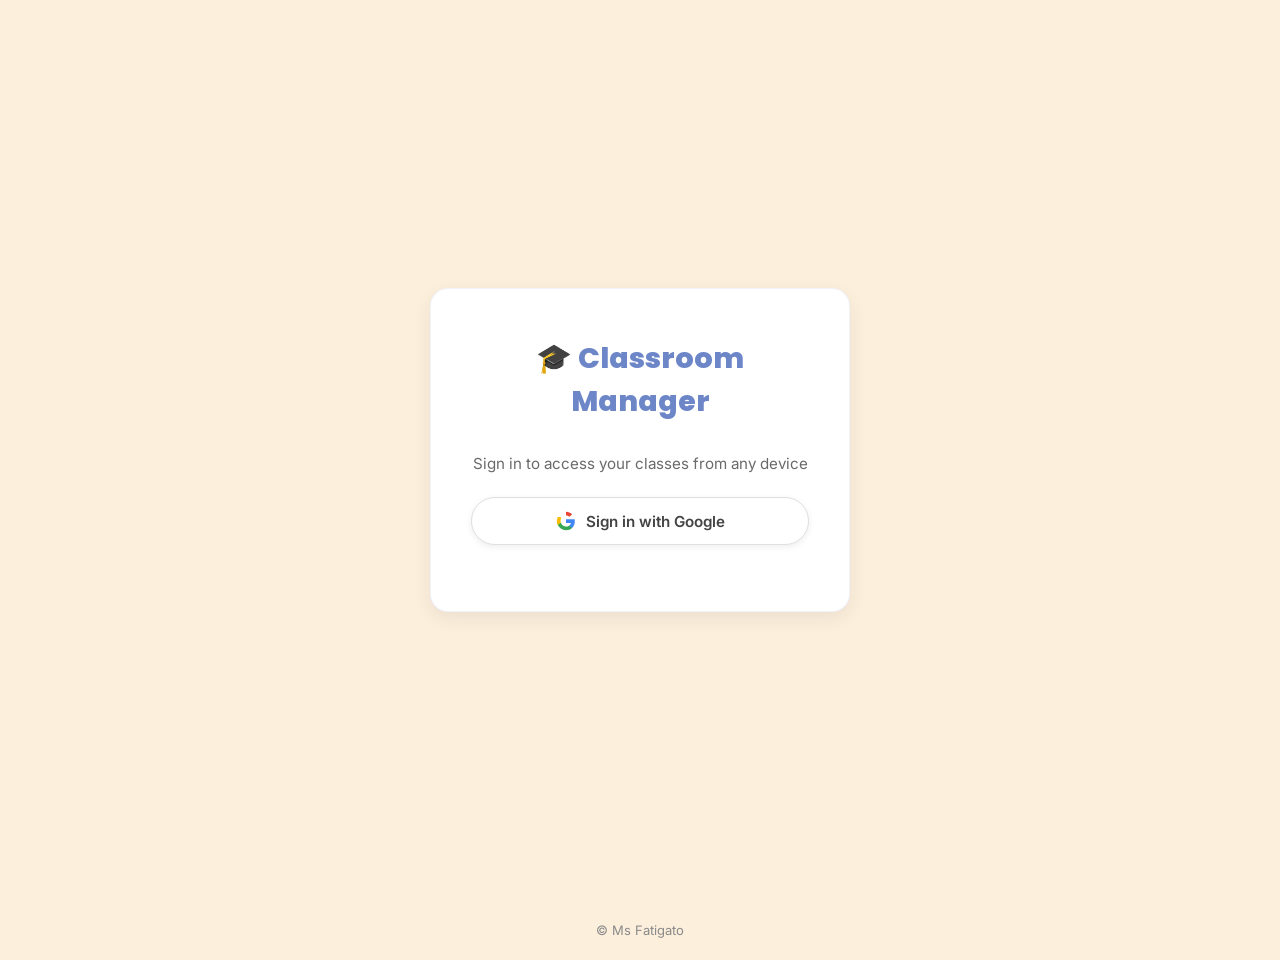
==== index.html @ 8c717fe7 "update" ====
<!DOCTYPE html>
<html lang="en">
<head>
  <meta charset="UTF-8" />
  <meta name="viewport" content="width=device-width, initial-scale=1.0">
  <title>Classroom Manager</title>
  <link rel="stylesheet" href="style.css" />
  <link rel="icon" href="icon.png?v=20260309T150000" type="image/png">
  <link rel="manifest" href="manifest.json">
  <meta name="theme-color" content="#6D86C8">
</head>

<body>

  <!-- LOGIN PAGE -->
  <div id="loginPage">
    <div class="login-panel">
      <h1>🎓 Classroom Manager</h1>
      <div class="login-container">
        <p class="login-sub">Sign in to access your classes from any device</p>
        <button class="btn google-btn" id="googleSignInBtn">
          <svg width="20" height="20" viewBox="0 0 24 24" style="margin-right: 10px;">
            <path fill="#4285F4" d="M22.56 12.25c0-.78-.07-1.53-.2-2.25H12v4.26h5.92c-.26 1.37-1.04 2.53-2.21 3.31v2.77h3.57c2.08-1.92 3.28-4.74 3.28-8.09z"/>
            <path fill="#34A853" d="M12 23c2.97 0 5.46-.98 7.28-2.66l-3.57-2.77c-.98.66-2.23 1.06-3.71 1.06-2.86 0-5.29-1.93-6.16-4.53H2.18v2.84C3.99 20.53 7.7 23 12 23z"/>
            <path fill="#FBBC05" d="M5.84 14.09c-.22-.66-.35-1.36-.35-2.09s.13-1.43.35-2.09V7.07H2.18C1.43 8.55 1 10.22 1 12s.43 3.45 1.18 4.93l2.85-2.22.81-.62z"/>
            <path fill="#EA4335" d="M12 5.38c1.62 0 3.06.56 4.21 1.64l3.15-3.15C17.45 2.09 14.97 1 12 1 7.7 1 3.47 2.18 7.07l3.66 2.84c.87-2.6 3.3-4.53 6.16-4.53z"/>
          </svg>
          Sign in with Google
        </button>
        <div id="loginError" class="error-message"></div>
      </div>
    </div>
  </div>

  <!-- HOME PAGE -->
  <div id="homePage" class="hidden">
    <header class="app-header">
      <div class="header-content">
        <div class="header-top">
          <h1>🎓 Classroom Manager</h1>
          <div class="user-info">
            <img id="userAvatar" src="" alt="Avatar" class="user-avatar">
            <span id="userName"></span>
          </div>
        </div>
        <div class="nav-actions">
          <label for="schoolYearsCountSelect">⚙️ Anni scuola:</label>
          <select id="schoolYearsCountSelect" title="Quanti anni dura il ciclo scolastico: determina quando le classi vengono archiviate invece che promosse">
            <option value="3">3 (medie)</option>
            <option value="4">4</option>
            <option value="5">5 (superiori)</option>
            <option value="6">6</option>
            <option value="7">7</option>
            <option value="8">8</option>
          </select>
          <button class="btn btn-small btn-secondary" id="newYearBtn" title="Fai avanzare le classi e archivia l'anno scolastico appena concluso">🎓 Inizio anno nuovo</button>
          <button class="btn btn-small btn-danger" id="logoutBtn">Logout</button>
        </div>
      </div>
    </header>

    <div class="container">
      <div id="loadingIndicator" class="loading">
        <div class="spinner"></div>
        <p>Loading your data...</p>
      </div>

      <div id="mainContent" class="hidden">
        <section class="panel">
          <div class="panel-header">
            <h2>📚 Your Classes</h2>
            <div class="panel-header-actions">
              <button class="btn btn-small" onclick="showAddClassModal()">+ Add New Class</button>
              <button class="btn btn-small btn-secondary" id="gradesBtn">Grades</button>
            </div>
          </div>
          <div class="class-list" id="classList"></div>
        </section>

        <section class="panel">
          <div class="panel-header">
            <h2>🏫 Your Classrooms</h2>
            <button class="btn btn-small btn-classroom" onclick="showAddClassroomModal()">+ Add New Classroom</button>
          </div>
          <div class="classroom-list" id="classroomList"></div>
        </section>
      </div>
    </div>
  </div>

  <!-- CLASS PAGE -->
  <div id="classPage" class="hidden">
    <div class="container">
      <div class="panel view-toolbar">
        <div class="class-header">
          <div>
            <h1 id="className" style="display:inline-block;"></h1>
            <button class="icon-btn-edit" onclick="showEditClassModal()" style="margin-left:10px;vertical-align:middle;" aria-label="Modifica classe" title="Rinomina classe o modifica l'elenco alunni">✏️</button>
            <p class="classroom-meta">
              Classroom: <strong id="currentClassroomName">Not selected</strong>
              <button class="btn btn-small btn-classroom" onclick="showSelectClassroomModal()" style="margin-left: 10px;">Change Classroom</button>
            </p>
          </div>
          <button class="btn btn-small btn-secondary" onclick="showHomePage()">← Back to Classes</button>
        </div>

        <div class="class-controls">
          <button class="btn btn-small btn-classroom" onclick="toggleEditMode()" id="editModeBtn">🔧 Edit Desks</button>
          <button class="btn btn-small btn-classroom" onclick="toggleStudentMode()" id="studentModeBtn">👥 Move Students</button>
          <button class="btn btn-small btn-classroom" onclick="randomizeSeating()">🎲 Randomize Students</button>
          <button class="btn btn-small btn-classroom" onclick="showWheel()">🎡 Student Picker</button>
          <button class="btn btn-small btn-classroom" onclick="showGroupModal()">👫 Crea Gruppi</button>
          <button class="btn btn-small btn-classroom" onclick="saveSeating()">💾 Save Layout</button>
          <button class="btn btn-small btn-print" onclick="printClassLayout()" title="Stampa layout classe"><svg xmlns="http://www.w3.org/2000/svg" width="18" height="18" viewBox="0 0 24 24" fill="none" stroke="currentColor" stroke-width="2" stroke-linecap="round" stroke-linejoin="round"><polyline points="6 9 6 2 18 2 18 9"/><path d="M6 18H4a2 2 0 0 1-2-2v-5a2 2 0 0 1 2-2h16a2 2 0 0 1 2 2v5a2 2 0 0 1-2 2h-2"/><rect x="6" y="14" width="12" height="8"/></svg></button>
        </div>
      </div>

      <div class="seating-chart" id="seatingChart"></div>
    </div>
  </div>

  <!-- CLASSROOM EDITOR PAGE -->
  <div id="classroomEditorPage" class="hidden">
    <div class="container">
      <div class="panel view-toolbar">
        <div class="class-header">
          <h1>🏫 Edit Classroom: <span id="editorClassroomName"></span></h1>
          <button class="btn btn-small btn-secondary" onclick="exitClassroomEditor()">← Back</button>
        </div>

        <div class="class-controls">
          <p style="color: var(--classroom-violet-dark); font-weight: 600; flex-basis: 100%;">Drag desks to position them in the classroom</p>
          <button class="btn btn-classroom" onclick="saveClassroomLayout()">💾 Save Classroom Layout</button>
          <button class="btn btn-small btn-print" onclick="printClassroomLayout()" title="Stampa layout banchi"><svg xmlns="http://www.w3.org/2000/svg" width="18" height="18" viewBox="0 0 24 24" fill="none" stroke="currentColor" stroke-width="2" stroke-linecap="round" stroke-linejoin="round"><polyline points="6 9 6 2 18 2 18 9"/><path d="M6 18H4a2 2 0 0 1-2-2v-5a2 2 0 0 1 2-2h16a2 2 0 0 1 2 2v5a2 2 0 0 1-2 2h-2"/><rect x="6" y="14" width="12" height="8"/></svg></button>
        </div>
      </div>

      <div class="seating-chart" id="classroomEditorChart"></div>
    </div>
  </div>

  <!-- Edit Class Modal (rinomina classe + elenco alunni) -->
  <div class="modal" id="editClassModal">
    <div class="modal-content" style="max-width: 500px;">
      <h2>✏️ Modifica classe</h2>
      <div class="form-group">
        <label for="editClassNameInput">Nome classe</label>
        <input type="text" id="editClassNameInput" placeholder="e.g., 5th Grade A">
      </div>
      <div style="margin-bottom: 10px; text-align: right;">
        <button class="btn btn-small btn-classroom" id="addStudentBtn">+ Add Student</button>
      </div>
      <div id="studentTableContainer"></div>
      <div style="display: flex; gap: 10px; margin-top: 20px;">
        <button class="btn" id="saveStudentListBtn">Save</button>
        <button class="btn btn-danger" onclick="closeModal('editClassModal')">Cancel</button>
      </div>
    </div>
  </div>

  <!-- Add Class Modal -->
  <div class="modal" id="addClassModal">
    <div class="modal-content">
      <h2>Add New Class</h2>
      <div class="form-group">
        <label for="classNameInput">Class Name</label>
        <input type="text" id="classNameInput" placeholder="e.g., 5th Grade A">
      </div>
      <div class="form-group">
        <label for="studentsInput">Students (SURNAME NAME, separated by commas)</label>
        <textarea id="studentsInput" placeholder="Rossi Mario, Bianchi Luca, Verdi Anna"></textarea>
      </div>
      <div style="display: flex; gap: 10px;">
        <button class="btn" onclick="addClass()">Create Class</button>
        <button class="btn btn-danger" onclick="closeModal('addClassModal')">Cancel</button>
      </div>
    </div>
  </div>

  <!-- Add Classroom Modal -->
  <div class="modal" id="addClassroomModal">
    <div class="modal-content">
      <h2>Add New Classroom</h2>
      <div class="form-group">
        <label for="classroomNameInput">Classroom Name</label>
        <input type="text" id="classroomNameInput" placeholder="e.g., Room 101, Lab A">
      </div>
      <div class="form-group">
        <label for="classroomDesksInput">Number of Desks</label>
        <input type="number" id="classroomDesksInput" min="1" max="50" value="20">
      </div>
      <div style="display: flex; gap: 10px;">
        <button class="btn btn-classroom" onclick="addClassroom()">Create Classroom</button>
        <button class="btn btn-danger" onclick="closeModal('addClassroomModal')">Cancel</button>
      </div>
    </div>
  </div>

  <!-- Select Classroom Modal -->
  <div class="modal" id="selectClassroomModal">
    <div class="modal-content">
      <h2>Select Classroom</h2>
      <div id="selectClassroomList" style="margin: 20px 0;"></div>
      <button class="btn btn-danger" onclick="closeModal('selectClassroomModal')">Cancel</button>
    </div>
  </div>

  <!-- Wheel Modal -->
  <div class="modal" id="wheelModal">
    <div class="modal-content">
      <h2>🎡 Student Picker Wheel</h2>
      <div class="wheel-container">
        <canvas id="wheelCanvas" width="400" height="400" class="wheel-canvas"></canvas>
        <button class="btn" onclick="spinWheel()">Spin!</button>
        <div class="wheel-result" id="wheelResult"></div>
      </div>
      <button class="btn btn-danger" onclick="closeModal('wheelModal')">Close</button>
    </div>
  </div>

  <!-- Sync Indicator -->
  <div id="syncIndicator" class="sync-indicator"></div>

  <!-- Group Modal -->
  <div class="modal" id="groupModal">
    <div class="modal-content" style="max-width:620px;">
      <h2>👫 Crea Gruppi</h2>

      <!-- Strategia -->
      <div class="group-strategy-box">
        <label for="groupStrategySelect">📊 Strategia di raggruppamento</label>
        <select id="groupStrategySelect" onchange="onGroupStrategyChange()">
          <option value="random">🎲 Casuale (randomico)</option>
          <option value="heterogeneous">🔀 Eterogeneo — livelli misti (il più efficace didatticamente)</option>
          <option value="homogeneous">📊 Omogeneo — stesso livello insieme</option>
        </select>
        <p class="group-strategy-hint">
          Le strategie per livello leggono i voti dal tuo Registro in automatico 🎓
        </p>

        <!-- Base di calcolo (solo per strategie per livello) -->
        <div id="groupBasisBox" class="group-basis-box" style="display:none;">
          <label for="groupBasisSelect">📐 Base di calcolo del livello</label>
          <select id="groupBasisSelect" onchange="onGroupBasisChange()">
            <option value="average">📈 Media di tutte le verifiche</option>
            <option value="specific">🎯 Una verifica specifica</option>
          </select>

          <div id="groupTestBox" style="display:none;margin-top:10px;">
            <select id="groupTestSelect">
              <option value="">⏳ Caricamento verifiche…</option>
            </select>
            <p class="group-basis-note">
              Utile per creare gruppi eterogenei su un lavoro specifico, basandoti solo su quella verifica 🎯
            </p>
          </div>
        </div>
      </div>

      <!-- Controlli -->
      <div class="group-controls">
        <div class="group-controls-row">
          <label for="numGroupsInput">Numero di gruppi:</label>
          <input type="number" id="numGroupsInput" min="2" max="50" value="2">
          <button class="btn" onclick="createSmartGroupsFromInput()">Crea Gruppi</button>
        </div>
        <div class="group-controls-row">
          <label for="numPerGroupInput">Persone per gruppo:</label>
          <input type="number" id="numPerGroupInput" min="2" max="50" value="4">
          <button class="btn" onclick="createSmartGroupsBySize()">Crea Gruppi da N</button>
        </div>
      </div>

      <div id="groupResults"></div>
      <button class="btn btn-danger" style="margin-top:16px;" onclick="closeModal('groupModal')">Chiudi</button>
    </div>
  </div>

  <!-- Firebase SDK -->
  <script type="module">
    import { initializeApp } from "https://www.gstatic.com/firebasejs/10.12.0/firebase-app.js";
    import { getAuth, signInWithPopup, GoogleAuthProvider, onAuthStateChanged, signOut } from "https://www.gstatic.com/firebasejs/10.12.0/firebase-auth.js";
    import { getDatabase, ref, set, update, onValue } from "https://www.gstatic.com/firebasejs/10.12.0/firebase-database.js";

    const firebaseConfig = {
      apiKey: "AIzaSyA6O12KFRkZ4gGBi2LEGKZni33c3a2NBcU",
      authDomain: "classroomanager.firebaseapp.com",
      databaseURL: "https://classroomanager-default-rtdb.europe-west1.firebasedatabase.app",
      projectId: "classroomanager",
      storageBucket: "classroomanager.firebasestorage.app",
      messagingSenderId: "995055049853",
      appId: "1:995055049853:web:5b3674ae12f7c0b504e514"
    };

    const app = initializeApp(firebaseConfig);
    const auth = getAuth(app);
    const db = getDatabase(app);
    const provider = new GoogleAuthProvider();

    window.firebaseAuth = auth;
    window.firebaseDb = db;
    window.firebaseRef = ref;
    window.firebaseSet = set;
    window.firebaseUpdate = update;
    window.firebaseOnValue = onValue;

    document.getElementById('googleSignInBtn').addEventListener('click', async () => {
      try {
        document.getElementById('loginError').textContent = '';
        await signInWithPopup(auth, provider);
      } catch (error) {
        console.error('Login error:', error);
        document.getElementById('loginError').textContent = 
          error.code === 'auth/popup-closed-by-user' 
            ? 'Login cancelled' 
            : 'Login failed: ' + error.message;
      }
    });

    document.getElementById('logoutBtn').addEventListener('click', async () => {
      try {
        await signOut(auth);
      } catch (error) {
        console.error('Logout error:', error);
      }
    });

    onAuthStateChanged(auth, (user) => {
      if (user) {
        window.currentUser = user;
        showLoggedInUI(user);
        loadUserData(user.uid);
      } else {
        window.currentUser = null;
        showLoginUI();
      }
    });
  </script>

  <script src="script.js"></script>

  <footer class="app-footer">
    <span>© Ms Fatigato</span>
  </footer>
</body>
</html>
---- style.css ----
@import url('https://fonts.googleapis.com/css2?family=Poppins:wght@600;700;800&family=Inter:wght@400;500;600;700&display=swap');

/* ═══════════════════════════════════════════════════════════
   DESIGN TOKENS
   Stessa identità visiva di Teacher Registro: stesse variabili,
   stessi raggi, stesse ombre. Il viola (--classroom-violet) resta
   il colore "aula/classroom", esattamente come già usato in
   Registro per .btn-classroom / .icon-btn-classroom: è il filo
   che lega le due app.
   ═══════════════════════════════════════════════════════════ */
:root {
  --pastel-pink: #FFBEC6;
  --flame-orange: #FE5007;
  --glaucous: #6D86C8;
  --glaucous-dark: #55699f;
  --goodgrade: #3F784C;
  --quiteok: #C2B97F;
  --verybad: #A30B37;
  --antique-white: #FCEFDc;
  --text-dark: #2f2f2f;
  --white: #ffffff;
  --light-row: #fff7ef;
  --shadow: rgba(36, 36, 36, 0.08);

  --font-heading: "Poppins", "Segoe UI", sans-serif;
  --font-body: "Inter", "Segoe UI", Tahoma, Geneva, Verdana, sans-serif;
  --radius-lg: 18px;
  --radius-md: 12px;
  --radius-sm: 8px;
  --shadow-soft: 0 6px 18px rgba(36, 36, 36, 0.08);
  --shadow-lift: 0 12px 28px rgba(36, 36, 36, 0.14);
  --ease: cubic-bezier(0.22, 1, 0.36, 1);

  --good-bg: rgba(63, 120, 76, 0.13);
  --bad-bg: rgba(163, 11, 55, 0.12);

  /* Identità "Aula": lo stesso viola che Registro usa per i suoi
     pulsanti/icone legati alle classroom (vedi .btn-classroom). */
  --classroom-violet: #667eea;
  --classroom-violet-dark: #764ba2;
}

/* ═══════════════════════════════════════════════════════════
   RESET & BASE
   ═══════════════════════════════════════════════════════════ */
* {
  box-sizing: border-box;
}

body {
  margin: 0;
  font-family: var(--font-body);
  background: var(--antique-white);
  color: var(--text-dark);
  -webkit-font-smoothing: antialiased;
  min-height: 100vh;
}

h1, h2, h3 {
  font-family: var(--font-heading);
  margin: 0;
}

h2 {
  color: var(--glaucous);
  font-size: 1.3em;
}

.hidden {
  display: none !important;
}

/* ═══════════════════════════════════════════════════════════
   LOGIN
   ═══════════════════════════════════════════════════════════ */
#loginPage {
  min-height: 100vh;
  display: flex;
  align-items: center;
  justify-content: center;
  padding: 20px;
}

.login-panel {
  background: var(--white);
  border-radius: var(--radius-lg);
  box-shadow: var(--shadow-soft);
  border: 1px solid rgba(109, 134, 200, 0.1);
  padding: 48px 40px;
  max-width: 420px;
  width: 100%;
  text-align: center;
}

.login-panel h1 {
  color: var(--glaucous);
  font-size: 1.8em;
  font-weight: 800;
  margin-bottom: 8px;
}

.login-container {
  padding-top: 8px;
}

.login-sub {
  color: #6a6a6a;
  margin-bottom: 24px;
  font-size: 0.95em;
}

.google-btn {
  display: inline-flex;
  align-items: center;
  justify-content: center;
  background: var(--white) !important;
  color: #444 !important;
  border: 1.5px solid #e0e0e0 !important;
  padding: 13px 28px !important;
  font-size: 1em;
  width: 100%;
}

.google-btn:hover {
  background: #f7f8fc !important;
  border-color: var(--glaucous) !important;
  box-shadow: var(--shadow-lift) !important;
}

.error-message {
  color: var(--verybad);
  margin-top: 18px;
  font-weight: 600;
  font-size: 0.92em;
}

/* ═══════════════════════════════════════════════════════════
   APP HEADER (sticky, stessa struttura di Registro)
   ═══════════════════════════════════════════════════════════ */
.app-header {
  background: linear-gradient(135deg, var(--glaucous) 0%, var(--glaucous-dark) 100%);
  color: var(--white);
  padding: 18px 32px;
  box-shadow: 0 4px 16px rgba(36, 36, 36, 0.18);
  position: sticky;
  top: 0;
  z-index: 100;
}

.header-content {
  display: flex;
  flex-direction: column;
  gap: 14px;
  max-width: 1400px;
  margin: 0 auto;
}

.header-top {
  display: flex;
  flex-wrap: wrap;
  align-items: center;
  justify-content: space-between;
  gap: 16px;
}

.header-top h1 {
  font-size: 1.4em;
  font-weight: 800;
  letter-spacing: 0.2px;
  color: var(--white);
}

.user-info {
  display: flex;
  align-items: center;
  gap: 12px;
}

#userName {
  font-weight: 600;
  font-size: 0.95em;
}

.user-avatar {
  width: 38px;
  height: 38px;
  border-radius: 50%;
  border: 2px solid rgba(255, 255, 255, 0.7);
}

.nav-actions {
  display: flex;
  flex-wrap: wrap;
  align-items: center;
  gap: 10px;
}

.nav-actions label {
  font-size: 0.85em;
  color: rgba(255, 255, 255, 0.85);
  font-weight: 600;
}

.nav-actions select {
  padding: 7px 10px;
  border-radius: var(--radius-sm);
  border: 1.5px solid rgba(255, 255, 255, 0.4);
  font-size: 0.85em;
  color: var(--text-dark);
  background: var(--white);
  cursor: pointer;
  font-family: inherit;
}

.nav-actions .btn-secondary {
  background: rgba(255, 255, 255, 0.18);
  color: var(--white);
  backdrop-filter: blur(2px);
}

.nav-actions .btn-secondary:hover {
  background: rgba(255, 255, 255, 0.3);
}

.nav-actions .btn-danger {
  background: rgba(255, 255, 255, 0.14);
  color: #ffe3e3;
}

.nav-actions .btn-danger:hover {
  background: var(--flame-orange);
  color: var(--white);
}

/* ═══════════════════════════════════════════════════════════
   CONTAINER & PANELS
   ═══════════════════════════════════════════════════════════ */
.container {
  padding: 28px 32px 48px;
  display: flex;
  flex-direction: column;
  gap: 24px;
  max-width: 1400px;
  margin: 0 auto;
}

.panel {
  background: var(--white);
  border-radius: var(--radius-lg);
  padding: 26px 28px;
  box-shadow: var(--shadow-soft);
  border: 1px solid rgba(109, 134, 200, 0.08);
}

.panel-header {
  display: flex;
  flex-wrap: wrap;
  align-items: center;
  justify-content: space-between;
  gap: 12px;
  margin-bottom: 18px;
  padding-bottom: 14px;
  border-bottom: 1.5px solid rgba(109, 134, 200, 0.14);
}

.panel-header h2 {
  display: flex;
  align-items: center;
  gap: 8px;
}

.panel-header-actions {
  display: flex;
  align-items: center;
  gap: 10px;
  flex-wrap: wrap;
}

/* ═══════════════════════════════════════════════════════════
   BUTTONS (stesso linguaggio di Registro: pillola, hover-lift)
   ═══════════════════════════════════════════════════════════ */
.btn {
  border: none;
  border-radius: 999px;
  padding: 11px 22px;
  font-weight: 600;
  font-family: inherit;
  font-size: 0.95em;
  cursor: pointer;
  transition: transform 0.15s var(--ease), background 0.15s var(--ease), box-shadow 0.15s var(--ease);
  box-shadow: 0 2px 6px rgba(36, 36, 36, 0.08);
}

.btn:hover {
  transform: translateY(-1px);
  box-shadow: var(--shadow-lift);
}

.btn:active {
  transform: translateY(0) scale(0.97);
}

.btn:focus-visible {
  outline: 2.5px solid var(--glaucous);
  outline-offset: 2px;
}

.btn-primary,
.btn:not([class*="btn-"]) {
  background: var(--glaucous);
  color: var(--white);
}

.btn:not(.btn-secondary):not(.btn-danger):not(.btn-classroom):not(.btn-print):not(.google-btn) {
  background: var(--glaucous);
  color: var(--white);
}

.btn:not(.btn-secondary):not(.btn-danger):not(.btn-classroom):not(.btn-print):not(.google-btn):hover {
  background: var(--glaucous-dark);
}

.btn-secondary {
  background: var(--pastel-pink);
  color: #5a3060;
}

.btn-secondary:hover {
  background: #ffd0d7;
}

.btn-danger {
  background: var(--flame-orange);
  color: var(--white);
}

.btn-danger:hover {
  background: #e2480a;
}

/* Il viola resta il colore delle azioni legate alle "aule",
   coerente con .btn-classroom già definito in Registro. */
.btn-classroom {
  background: linear-gradient(135deg, var(--classroom-violet) 0%, var(--classroom-violet-dark) 100%);
  color: var(--white);
}

.btn-classroom:hover {
  box-shadow: 0 8px 22px rgba(102, 126, 234, 0.35), var(--shadow-lift);
}

.btn-print {
  background: rgba(109, 134, 200, 0.12);
  color: var(--glaucous-dark);
  padding: 10px 14px;
  display: inline-flex;
  align-items: center;
  justify-content: center;
}

.btn-print:hover {
  background: rgba(109, 134, 200, 0.22);
}

.btn-small {
  padding: 8px 15px;
  font-size: 0.85em;
}

/* Tasto icona ✏️ per rinominare la classe / modificare l'elenco alunni,
   coerente con .icon-btn-classroom di Registro. */
.icon-btn-edit {
  width: 32px;
  height: 32px;
  border-radius: 50%;
  border: none;
  background: linear-gradient(135deg, var(--classroom-violet) 0%, var(--classroom-violet-dark) 100%);
  color: var(--white);
  font-size: 14px;
  display: inline-flex;
  align-items: center;
  justify-content: center;
  cursor: pointer;
  box-shadow: 0 2px 6px rgba(36, 36, 36, 0.1);
  transition: transform 0.15s var(--ease), box-shadow 0.15s var(--ease);
}

.icon-btn-edit:hover {
  transform: translateY(-1px) scale(1.05);
  box-shadow: var(--shadow-lift);
}

/* ═══════════════════════════════════════════════════════════
   CLASSI E AULE (home page)
   ═══════════════════════════════════════════════════════════ */
.class-list {
  display: grid;
  grid-template-columns: repeat(auto-fill, minmax(230px, 1fr));
  gap: 16px;
}

.class-card {
  background: rgba(109, 134, 200, 0.06);
  border: 1.5px solid rgba(109, 134, 200, 0.22);
  border-top: 6px solid var(--glaucous);
  border-radius: var(--radius-md);
  padding: 20px;
  cursor: pointer;
  transition: transform 0.2s var(--ease), box-shadow 0.2s var(--ease), border-color 0.2s var(--ease);
  position: relative;
  color: var(--text-dark);
}

.class-card:hover {
  transform: translateY(-3px);
  box-shadow: var(--shadow-lift);
  border-color: rgba(109, 134, 200, 0.4);
}

.class-card h3 {
  font-size: 1.15em;
  color: var(--glaucous-dark);
  margin-bottom: 6px;
  padding-right: 20px;
}

.class-card p {
  font-size: 0.88em;
  color: #666;
  margin: 4px 0;
}

/* ── Aule: identità viola condivisa con Registro ── */
.classroom-list {
  display: grid;
  grid-template-columns: repeat(auto-fill, minmax(200px, 1fr));
  gap: 14px;
}

.classroom-card {
  background: linear-gradient(135deg, var(--classroom-violet) 0%, var(--classroom-violet-dark) 100%);
  color: var(--white);
  padding: 20px;
  border-radius: var(--radius-md);
  cursor: pointer;
  transition: transform 0.2s var(--ease), box-shadow 0.2s var(--ease);
  text-align: center;
  position: relative;
}

.classroom-card:hover {
  transform: translateY(-3px);
  box-shadow: 0 10px 26px rgba(102, 126, 234, 0.4);
}

.classroom-card h3 {
  font-size: 1.1em;
  margin-bottom: 6px;
}

.classroom-card p {
  opacity: 0.9;
  font-size: 0.88em;
  margin: 0;
}

.classroom-card .delete-btn,
.class-card .delete-btn {
  position: absolute;
  top: 10px;
  right: 10px;
  background: rgba(0, 0, 0, 0.12);
  border: none;
  color: inherit;
  width: 24px;
  height: 24px;
  border-radius: 50%;
  cursor: pointer;
  font-size: 1.05em;
  line-height: 1;
  display: inline-flex;
  align-items: center;
  justify-content: center;
  transition: background 0.15s var(--ease), color 0.15s var(--ease);
}

.class-card .delete-btn {
  color: #999;
  background: rgba(109, 134, 200, 0.12);
}

.classroom-card .delete-btn:hover,
.class-card .delete-btn:hover {
  background: var(--flame-orange);
  color: var(--white);
}

/* ═══════════════════════════════════════════════════════════
   MODALI
   ═══════════════════════════════════════════════════════════ */
.modal {
  display: none;
  position: fixed;
  inset: 0;
  background: rgba(45, 20, 60, 0.45);
  backdrop-filter: blur(1.5px);
  z-index: 1000;
  align-items: center;
  justify-content: center;
  padding: 20px;
}

.modal.active {
  display: flex;
}

.modal-content {
  background: var(--white);
  padding: 32px 34px;
  border-radius: var(--radius-lg);
  max-width: 600px;
  width: 90%;
  max-height: 90vh;
  overflow-y: auto;
  box-shadow: 0 12px 48px rgba(0, 0, 0, 0.22);
}

.modal-content h2 {
  margin-bottom: 20px;
  font-size: 1.25em;
  font-weight: 800;
}

.form-group {
  margin-bottom: 18px;
}

.form-group label {
  display: block;
  margin-bottom: 7px;
  font-weight: 700;
  font-size: 0.85em;
  text-transform: uppercase;
  letter-spacing: 0.3px;
  color: var(--glaucous-dark);
}

.form-group input,
.form-group textarea {
  width: 100%;
  padding: 11px 13px;
  border: 1.5px solid #e2e2e2;
  border-radius: var(--radius-sm);
  font-size: 1em;
  font-family: inherit;
  color: var(--text-dark);
  transition: border-color 0.15s var(--ease), box-shadow 0.15s var(--ease);
}

.form-group input:focus,
.form-group textarea:focus {
  outline: none;
  border-color: var(--glaucous);
  box-shadow: 0 0 0 3px rgba(109, 134, 200, 0.18);
}

.form-group textarea {
  min-height: 110px;
  resize: vertical;
}

/* ═══════════════════════════════════════════════════════════
   PAGINA CLASSE / EDITOR AULA — barra strumenti
   ═══════════════════════════════════════════════════════════ */
.view-toolbar {
  display: flex;
  flex-direction: column;
  gap: 16px;
}

.class-header {
  display: flex;
  justify-content: space-between;
  align-items: flex-start;
  flex-wrap: wrap;
  gap: 15px;
}

.class-header h1 {
  color: var(--glaucous);
  font-size: 1.6em;
  font-weight: 800;
  display: inline-block;
}

.class-header .classroom-meta {
  color: #666;
  margin-top: 8px;
  font-size: 0.92em;
}

.class-header .classroom-meta strong {
  color: var(--glaucous-dark);
}

.class-controls {
  display: flex;
  gap: 10px;
  flex-wrap: wrap;
}

/* ═══════════════════════════════════════════════════════════
   SEATING CHART
   Un accenno di "pianta" con un grid a puntini, appena percettibile:
   struttura spaziale del banco che richiama la pianta di un'aula
   senza distrarre dagli elementi principali.
   ═══════════════════════════════════════════════════════════ */
.seating-chart {
  background:
    radial-gradient(rgba(109, 134, 200, 0.14) 1px, transparent 1px),
    var(--white);
  background-size: 22px 22px;
  border-radius: var(--radius-lg);
  box-shadow: var(--shadow-soft);
  border: 1px solid rgba(109, 134, 200, 0.08);
  padding: 30px;
  min-height: 500px;
  max-height: 900px;
  overflow: auto;
  position: relative;
}

/* Il banco della prof: l'unico elemento a ricevere l'accento più
   acceso della palette, riservato agli elementi davvero unici. */
.teacher-desk {
  position: absolute;
  width: 240px;
  height: 90px;
  background: linear-gradient(135deg, var(--flame-orange) 0%, #d94406 100%);
  border: 3px solid #c23e05;
  border-radius: var(--radius-md);
  display: flex;
  align-items: center;
  justify-content: center;
  color: var(--white);
  font-weight: 700;
  font-family: var(--font-heading);
  text-transform: uppercase;
  letter-spacing: 0.5px;
  box-shadow: 0 8px 20px rgba(254, 80, 7, 0.3);
  user-select: none;
  z-index: 2;
}

.teacher-desk.edit-mode {
  cursor: move;
}

.teacher-desk-label {
  padding: 8px 16px;
  background: rgba(0, 0, 0, 0.15);
  border-radius: var(--radius-sm);
}

.student-seat {
  position: absolute;
  background: var(--white);
  border: 3px solid var(--seat-class-color, var(--glaucous));
  border-radius: var(--radius-md);
  padding: 15px 20px;
  user-select: none;
  transition: box-shadow 0.2s var(--ease), background 0.2s var(--ease), border-color 0.2s var(--ease);
  font-weight: 600;
  font-family: var(--font-heading);
  color: var(--glaucous-dark);
  width: 120px;
  height: 80px;
  display: flex;
  align-items: center;
  justify-content: center;
  text-align: center;
}

.student-seat:hover {
  box-shadow: 0 6px 16px rgba(109, 134, 200, 0.28);
}

.student-seat.dragging {
  opacity: 0.5;
}

.student-seat.edit-mode {
  cursor: move;
  border-color: var(--goodgrade);
}

.student-seat.selected {
  box-shadow: 0 0 0 3px rgba(63, 120, 76, 0.6);
}

.selection-box {
  position: absolute;
  border: 2px dashed var(--glaucous);
  background: rgba(109, 134, 200, 0.15);
  pointer-events: none;
  z-index: 1;
  border-radius: var(--radius-sm);
}

.student-seat.student-mode .student-name {
  cursor: move;
  background: var(--glaucous);
  color: var(--white);
  padding: 8px 12px;
  border-radius: var(--radius-sm);
  transition: transform 0.15s var(--ease);
}

.student-seat.student-mode .student-name:hover {
  transform: scale(1.05);
}

.student-seat.student-mode .student-name.dragging-name {
  opacity: 0.5;
}

.student-seat.empty {
  background: rgba(109, 134, 200, 0.04);
  border: 3px dashed rgba(109, 134, 200, 0.35);
  color: #9aa5c4;
  font-style: italic;
  font-family: var(--font-body);
  font-weight: 500;
}

.student-seat.empty:hover {
  background: rgba(109, 134, 200, 0.08);
  box-shadow: 0 6px 16px rgba(109, 134, 200, 0.18);
}

.student-seat.drop-target {
  background: var(--good-bg);
  border-color: var(--goodgrade);
}

.student-seat.empty.drop-target {
  background: rgba(63, 120, 76, 0.16);
  border-color: var(--goodgrade);
}

/* ═══════════════════════════════════════════════════════════
   RUOTA DELLO STUDENTE
   ═══════════════════════════════════════════════════════════ */
.wheel-container {
  text-align: center;
  padding: 10px;
}

.wheel-canvas {
  margin: 24px auto;
  display: block;
  border: 5px solid var(--glaucous);
  border-radius: 50%;
  box-shadow: var(--shadow-lift);
}

.wheel-result {
  font-family: var(--font-heading);
  font-size: 1.8em;
  font-weight: 800;
  color: var(--glaucous-dark);
  margin-top: 16px;
  min-height: 56px;
}

/* ═══════════════════════════════════════════════════════════
   MODALE "CREA GRUPPI"
   ═══════════════════════════════════════════════════════════ */
.group-strategy-box {
  margin-bottom: 18px;
  padding: 14px 16px;
  background: rgba(109, 134, 200, 0.07);
  border-radius: var(--radius-md);
  border: 1.5px solid rgba(109, 134, 200, 0.3);
}

.group-strategy-box label {
  font-weight: 700;
  font-size: 0.85em;
  text-transform: uppercase;
  letter-spacing: 0.3px;
  color: var(--glaucous-dark);
  display: block;
  margin-bottom: 8px;
}

.group-strategy-box select {
  width: 100%;
  padding: 9px 12px;
  border-radius: var(--radius-sm);
  border: 1.5px solid rgba(109, 134, 200, 0.35);
  font-size: 0.95em;
  font-family: inherit;
  color: var(--text-dark);
  background: var(--white);
  cursor: pointer;
  transition: border-color 0.15s var(--ease), box-shadow 0.15s var(--ease);
}

.group-strategy-box select:focus {
  outline: none;
  border-color: var(--glaucous);
  box-shadow: 0 0 0 3px rgba(109, 134, 200, 0.18);
}

.group-strategy-hint {
  font-size: 0.8em;
  color: var(--glaucous-dark);
  margin-top: 8px;
  margin-bottom: 0;
}

.group-basis-box {
  margin-top: 14px;
  padding-top: 14px;
  border-top: 1px solid rgba(109, 134, 200, 0.25);
}

.group-basis-note {
  font-size: 0.78em;
  color: #888;
  margin-top: 6px;
  margin-bottom: 0;
}

.group-controls {
  display: flex;
  flex-direction: column;
  gap: 12px;
  margin-bottom: 18px;
}

.group-controls-row {
  display: flex;
  align-items: center;
  gap: 10px;
  flex-wrap: wrap;
}

.group-controls-row label {
  min-width: 160px;
  font-weight: 600;
  font-size: 0.92em;
}

.group-controls-row input[type="number"] {
  width: 64px;
  padding: 8px 10px;
  border: 1.5px solid rgba(109, 134, 200, 0.35);
  border-radius: var(--radius-sm);
  font-size: 1em;
  font-family: inherit;
}

.group-controls-row input[type="number"]:focus {
  outline: none;
  border-color: var(--glaucous);
  box-shadow: 0 0 0 3px rgba(109, 134, 200, 0.18);
}

/* ═══════════════════════════════════════════════════════════
   TABELLA STUDENTI (modale "Student List")
   ═══════════════════════════════════════════════════════════ */
.student-table {
  width: 100%;
  border-collapse: collapse;
  margin-bottom: 10px;
}

.student-table th,
.student-table td {
  border: 1px solid #ececec;
  padding: 7px 9px;
  text-align: left;
  font-size: 0.92em;
}

.student-table th {
  background: rgba(109, 134, 200, 0.08);
  color: var(--glaucous-dark);
  font-weight: 700;
}

.student-table input[type="text"] {
  border: 1.5px solid #e2e2e2;
  border-radius: var(--radius-sm);
  padding: 4px 8px;
  font-size: 1em;
  font-family: inherit;
  background: var(--white);
}

.student-table input[type="text"]:focus {
  outline: none;
  border-color: var(--glaucous);
}

.student-table button.btn-danger {
  padding: 3px 10px;
  font-size: 0.95em;
}

/* ═══════════════════════════════════════════════════════════
   LOADING / SYNC
   ═══════════════════════════════════════════════════════════ */
.loading {
  text-align: center;
  padding: 60px 20px;
}

.spinner {
  width: 46px;
  height: 46px;
  border: 4px solid rgba(109, 134, 200, 0.15);
  border-top: 4px solid var(--glaucous);
  border-radius: 50%;
  animation: spin 1s linear infinite;
  margin: 0 auto 18px;
}

@keyframes spin {
  0% { transform: rotate(0deg); }
  100% { transform: rotate(360deg); }
}

.loading p {
  color: var(--glaucous-dark);
  font-weight: 600;
}

.sync-indicator {
  position: fixed;
  bottom: 80px;
  right: 20px;
  background: var(--goodgrade);
  color: var(--white);
  padding: 10px 20px;
  border-radius: 999px;
  font-size: 0.9em;
  font-weight: 700;
  opacity: 0;
  transition: opacity 0.3s var(--ease);
  z-index: 1000;
  box-shadow: var(--shadow-lift);
}

.sync-indicator.show {
  opacity: 1;
}

.sync-indicator.saving {
  background: var(--glaucous);
}

/* ═══════════════════════════════════════════════════════════
   FOOTER
   ═══════════════════════════════════════════════════════════ */
.app-footer {
  text-align: center;
  padding: 22px 20px;
  color: #8a8a8a;
  font-size: 13px;
}

/* ═══════════════════════════════════════════════════════════
   RESPONSIVE
   ═══════════════════════════════════════════════════════════ */
@media (max-width: 768px) {
  .container {
    padding: 20px 16px 36px;
  }

  .app-header {
    padding: 16px 18px;
  }

  .header-top h1 {
    font-size: 1.2em;
  }

  .panel {
    padding: 20px;
  }

  .class-header {
    flex-direction: column;
    align-items: flex-start;
  }

  .class-controls {
    width: 100%;
  }

  .class-controls .btn {
    flex: 1 1 auto;
  }

  .nav-actions,
  .user-info {
    width: 100%;
  }

  .header-top {
    flex-direction: column;
    align-items: flex-start;
  }

  .modal-content {
    padding: 24px 20px;
  }
}

/* ═══════════════════════════════════════════════════════════
   STAMPA
   ═══════════════════════════════════════════════════════════ */
@media print {
  body, html {
    background: #fff !important;
    padding: 0 !important;
    margin: 0 !important;
    box-shadow: none !important;
    width: 210mm;
    height: 297mm;
    min-height: 0;
    min-width: 0;
    max-width: none;
    max-height: none;
  }
  .app-header, .container > *:not(.seating-chart), .class-controls, .btn, .btn-print, .modal, .login-panel, .loading, .sync-indicator, .classroom-list, .class-list, .delete-btn, .google-btn, .student-table button, .selection-box, .panel-header {
    display: none !important;
  }
  .seating-chart, #seatingChart, #classroomEditorChart {
    position: static !important;
    box-shadow: none !important;
    background: #fff !important;
    width: 100% !important;
    height: auto !important;
    min-height: 0 !important;
    max-width: 100% !important;
    margin: 0 !important;
    padding: 0 !important;
    border: none !important;
  }
  .student-seat, .teacher-desk {
    box-shadow: none !important;
    background: #f6f8fa !important;
    color: #222 !important;
    border: 1px solid #bbb !important;
    font-size: 1em !important;
  }
  .student-name, .teacher-desk-label {
    color: #222 !important;
    font-size: 1em !important;
    background: none !important;
    text-shadow: none !important;
  }
  h1, h2, h3, h4, h5, h6 {
    color: #222 !important;
    text-align: center !important;
    margin: 10px 0 20px 0 !important;
    page-break-after: avoid;
  }
}
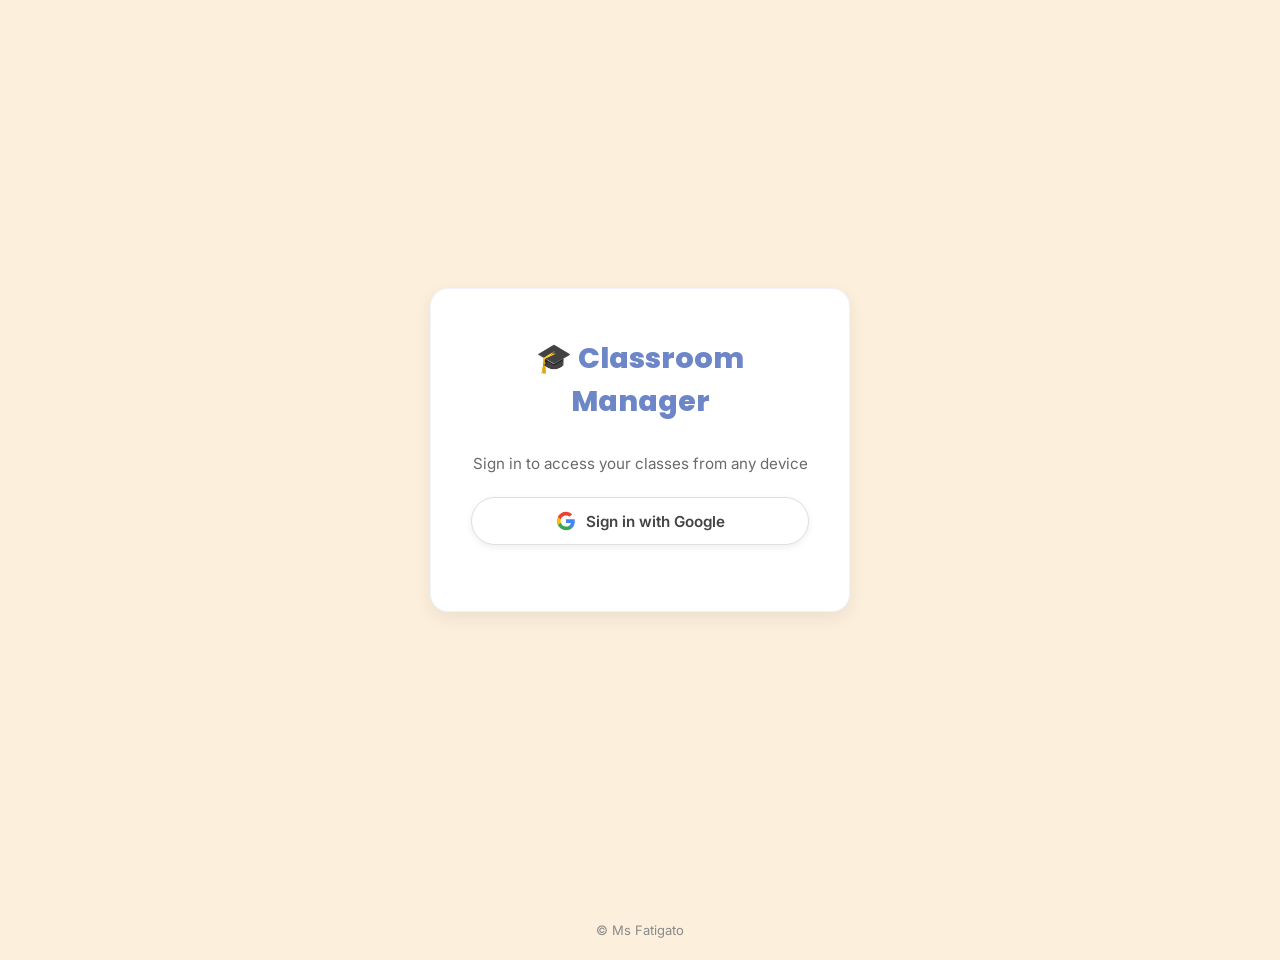
==== commit f2e953ba: "update" ====
--- a/index.html
+++ b/index.html
@@ -23,7 +23,7 @@
             <path fill="#4285F4" d="M22.56 12.25c0-.78-.07-1.53-.2-2.25H12v4.26h5.92c-.26 1.37-1.04 2.53-2.21 3.31v2.77h3.57c2.08-1.92 3.28-4.74 3.28-8.09z"/>
             <path fill="#34A853" d="M12 23c2.97 0 5.46-.98 7.28-2.66l-3.57-2.77c-.98.66-2.23 1.06-3.71 1.06-2.86 0-5.29-1.93-6.16-4.53H2.18v2.84C3.99 20.53 7.7 23 12 23z"/>
             <path fill="#FBBC05" d="M5.84 14.09c-.22-.66-.35-1.36-.35-2.09s.13-1.43.35-2.09V7.07H2.18C1.43 8.55 1 10.22 1 12s.43 3.45 1.18 4.93l2.85-2.22.81-.62z"/>
-            <path fill="#EA4335" d="M12 5.38c1.62 0 3.06.56 4.21 1.64l3.15-3.15C17.45 2.09 14.97 1 12 1 7.7 1 3.47 2.18 7.07l3.66 2.84c.87-2.6 3.3-4.53 6.16-4.53z"/>
+            <path fill="#EA4335" d="M12 5.38c1.62 0 3.06.56 4.21 1.64l3.15-3.15C17.45 2.09 14.97 1 12 1 7.7 1 3.99 3.47 2.18 7.07l3.66 2.84c.87-2.6 3.3-4.53 6.16-4.53z"/>
           </svg>
           Sign in with Google
         </button>
@@ -41,20 +41,25 @@
           <div class="user-info">
             <img id="userAvatar" src="" alt="Avatar" class="user-avatar">
             <span id="userName"></span>
-          </div>
-        </div>
-        <div class="nav-actions">
-          <label for="schoolYearsCountSelect">⚙️ Anni scuola:</label>
-          <select id="schoolYearsCountSelect" title="Quanti anni dura il ciclo scolastico: determina quando le classi vengono archiviate invece che promosse">
-            <option value="3">3 (medie)</option>
-            <option value="4">4</option>
-            <option value="5">5 (superiori)</option>
-            <option value="6">6</option>
-            <option value="7">7</option>
-            <option value="8">8</option>
-          </select>
-          <button class="btn btn-small btn-secondary" id="newYearBtn" title="Fai avanzare le classi e archivia l'anno scolastico appena concluso">🎓 Inizio anno nuovo</button>
-          <button class="btn btn-small btn-danger" id="logoutBtn">Logout</button>
+            <div class="settings-menu-wrap">
+              <button class="icon-btn-settings" id="settingsMenuBtn" aria-label="Impostazioni" title="Impostazioni">⚙️</button>
+              <div class="settings-dropdown" id="settingsDropdown">
+                <div class="settings-dropdown-row">
+                  <label for="schoolYearsCountSelect">Anni scuola:</label>
+                  <select id="schoolYearsCountSelect" title="Quanti anni dura il ciclo scolastico: determina quando le classi vengono archiviate invece che promosse">
+                    <option value="3">3 (medie)</option>
+                    <option value="4">4</option>
+                    <option value="5">5 (superiori)</option>
+                    <option value="6">6</option>
+                    <option value="7">7</option>
+                    <option value="8">8</option>
+                  </select>
+                </div>
+                <button class="btn btn-small btn-classroom settings-dropdown-btn" id="newYearBtn" title="Fai avanzare le classi e archivia l'anno scolastico appena concluso">🎓 Inizio anno nuovo</button>
+                <button class="btn btn-small btn-danger settings-dropdown-btn" id="logoutBtn">Logout</button>
+              </div>
+            </div>
+          </div>
         </div>
       </div>
     </header>
@@ -107,15 +112,36 @@
         <div class="class-controls">
           <button class="btn btn-small btn-classroom" onclick="toggleEditMode()" id="editModeBtn">🔧 Edit Desks</button>
           <button class="btn btn-small btn-classroom" onclick="toggleStudentMode()" id="studentModeBtn">👥 Move Students</button>
-          <button class="btn btn-small btn-classroom" onclick="randomizeSeating()">🎲 Randomize Students</button>
+          <button class="btn btn-small btn-classroom" onclick="randomizeSeating()" id="randomizeSeatingBtn">🎲 Randomize Students</button>
           <button class="btn btn-small btn-classroom" onclick="showWheel()">🎡 Student Picker</button>
           <button class="btn btn-small btn-classroom" onclick="showGroupModal()">👫 Crea Gruppi</button>
-          <button class="btn btn-small btn-classroom" onclick="saveSeating()">💾 Save Layout</button>
+          <button class="btn btn-small btn-classroom" onclick="saveSeating()" id="saveSeatingBtn">💾 Save Layout</button>
           <button class="btn btn-small btn-print" onclick="printClassLayout()" title="Stampa layout classe"><svg xmlns="http://www.w3.org/2000/svg" width="18" height="18" viewBox="0 0 24 24" fill="none" stroke="currentColor" stroke-width="2" stroke-linecap="round" stroke-linejoin="round"><polyline points="6 9 6 2 18 2 18 9"/><path d="M6 18H4a2 2 0 0 1-2-2v-5a2 2 0 0 1 2-2h16a2 2 0 0 1 2 2v5a2 2 0 0 1-2 2h-2"/><rect x="6" y="14" width="12" height="8"/></svg></button>
         </div>
       </div>
 
-      <div class="seating-chart" id="seatingChart"></div>
+      <!-- Storico disposizioni: data sopra, frecce ai due lati del piano banchi -->
+      <div class="seating-history-topbar" id="seatingHistoryTopbar">
+        <span class="seating-history-date-label">dal
+          <input type="date" id="seatingHistoryStartInput" class="seating-history-date-input" onchange="updateSeatingHistoryDate('start', this.value)">
+        </span>
+        <span id="seatingHistoryEndWrap" class="seating-history-date-label">al
+          <input type="date" id="seatingHistoryEndInput" class="seating-history-date-input" onchange="updateSeatingHistoryDate('end', this.value)">
+        </span>
+        <span id="seatingHistoryOngoingLabel" class="seating-history-ongoing">In corso</span>
+        <button type="button" class="btn btn-small btn-danger seating-history-delete-btn" id="seatingHistoryDeleteBtn" onclick="deleteSeatingHistoryEntry()" title="Elimina questa disposizione passata">🗑️ Elimina</button>
+      </div>
+
+      <div class="seating-chart-stage">
+        <button type="button" class="seating-history-arrow seating-history-arrow-left" id="seatingHistoryPrevBtn" onclick="seatingHistoryStep(-1)" aria-label="Disposizione precedente" title="Disposizione precedente">‹</button>
+
+        <div class="seating-chart-slot">
+          <div class="seating-chart" id="seatingChart"></div>
+          <div class="seating-chart seating-history-overlay" id="seatingHistoryOverlay"></div>
+        </div>
+
+        <button type="button" class="seating-history-arrow seating-history-arrow-right" id="seatingHistoryNextBtn" onclick="seatingHistoryStep(1)" aria-label="Disposizione successiva" title="Disposizione successiva">›</button>
+      </div>
     </div>
   </div>
 
@@ -139,13 +165,22 @@
     </div>
   </div>
 
-  <!-- Edit Class Modal (rinomina classe + elenco alunni) -->
+  <!-- Edit Class Modal (rinomina classe + colore + elenco alunni) -->
   <div class="modal" id="editClassModal">
     <div class="modal-content" style="max-width: 500px;">
       <h2>✏️ Modifica classe</h2>
       <div class="form-group">
         <label for="editClassNameInput">Nome classe</label>
         <input type="text" id="editClassNameInput" placeholder="e.g., 5th Grade A">
+      </div>
+      <div class="form-group">
+        <label>Colore classe</label>
+        <p style="font-size:.8rem;color:#888;margin:0 0 8px;">Lo stesso colore compare anche in Teacher Registro e Panoramica Prof.</p>
+        <div class="class-color-row">
+          <div class="class-color-swatches" id="editClassColorSwatches"></div>
+          <div class="class-color-preview" id="editClassColorPreview"></div>
+          <span class="class-color-hex" id="editClassColorHex"></span>
+        </div>
       </div>
       <div style="margin-bottom: 10px; text-align: right;">
         <button class="btn btn-small btn-classroom" id="addStudentBtn">+ Add Student</button>
--- a/style.css
+++ b/style.css
@@ -230,6 +230,80 @@
 .nav-actions .btn-danger:hover {
   background: var(--flame-orange);
   color: var(--white);
+}
+
+/* Menu impostazioni (⚙️): racchiude Anni scuola, Inizio anno nuovo, Logout */
+.settings-menu-wrap {
+  position: relative;
+}
+
+.icon-btn-settings {
+  width: 34px;
+  height: 34px;
+  border-radius: 50%;
+  border: none;
+  background: rgba(255, 255, 255, 0.18);
+  color: var(--white);
+  font-size: 16px;
+  display: inline-flex;
+  align-items: center;
+  justify-content: center;
+  cursor: pointer;
+  backdrop-filter: blur(2px);
+  transition: transform 0.15s var(--ease), background 0.15s var(--ease), box-shadow 0.15s var(--ease);
+}
+
+.icon-btn-settings:hover {
+  background: rgba(255, 255, 255, 0.3);
+  transform: translateY(-1px);
+}
+
+.settings-dropdown {
+  display: none;
+  position: absolute;
+  top: calc(100% + 10px);
+  right: 0;
+  min-width: 230px;
+  background: var(--white);
+  border-radius: var(--radius-md, 14px);
+  box-shadow: 0 12px 32px rgba(36, 36, 36, 0.22);
+  padding: 14px;
+  flex-direction: column;
+  gap: 10px;
+  z-index: 200;
+}
+
+.settings-dropdown.active {
+  display: flex;
+}
+
+.settings-dropdown-row {
+  display: flex;
+  align-items: center;
+  justify-content: space-between;
+  gap: 10px;
+}
+
+.settings-dropdown-row label {
+  font-size: 0.85em;
+  color: var(--text-dark);
+  font-weight: 600;
+}
+
+.settings-dropdown-row select {
+  padding: 6px 8px;
+  border-radius: var(--radius-sm);
+  border: 1.5px solid rgba(109, 134, 200, 0.35);
+  font-size: 0.85em;
+  color: var(--text-dark);
+  background: var(--white);
+  cursor: pointer;
+  font-family: inherit;
+}
+
+.settings-dropdown-btn {
+  width: 100%;
+  text-align: center;
 }
 
 /* ═══════════════════════════════════════════════════════════
@@ -495,6 +569,53 @@
   color: var(--white);
 }
 
+/* Impugnatura di trascinamento per riordinare classi/aule: stesso
+   posizionamento/dimensione del delete-btn, ma speculare (in alto a
+   sinistra). touch-action: none evita che il tocco venga interpretato
+   come scroll della pagina mentre si trascina la card. */
+.classroom-card .drag-handle,
+.class-card .drag-handle {
+  position: absolute;
+  top: 10px;
+  left: 10px;
+  width: 24px;
+  height: 24px;
+  border-radius: 50%;
+  background: rgba(0, 0, 0, 0.12);
+  color: inherit;
+  display: inline-flex;
+  align-items: center;
+  justify-content: center;
+  cursor: grab;
+  touch-action: none;
+  z-index: 2;
+}
+
+.class-card .drag-handle {
+  color: #999;
+  background: rgba(109, 134, 200, 0.12);
+}
+
+.classroom-card .drag-handle:active,
+.class-card .drag-handle:active {
+  cursor: grabbing;
+}
+
+/* Card attualmente trascinata: leggermente sollevata e trasparente, per
+   dare un feedback visivo chiaro di cosa si sta spostando. */
+.classroom-card.dragging,
+.class-card.dragging {
+  opacity: 0.55;
+  cursor: grabbing;
+  transform: scale(1.03);
+  z-index: 5;
+}
+
+.class-card h3,
+.classroom-card h3 {
+  padding-left: 20px;
+}
+
 /* ═══════════════════════════════════════════════════════════
    MODALI
    ═══════════════════════════════════════════════════════════ */
@@ -749,6 +870,207 @@
 }
 
 /* ═══════════════════════════════════════════════════════════
+   STORICO DISPOSIZIONI (seating history)
+   Data sopra il piano banchi, frecce ‹ › ai due lati per sfogliare
+   le disposizioni passate. La disposizione passata viene mostrata
+   con un overlay di sola lettura sopra il piano banchi vero e
+   proprio, che resta intatto sotto (nessuna interferenza con
+   drag&drop, editMode, randomizeSeating...).
+   ═══════════════════════════════════════════════════════════ */
+.seating-history-topbar {
+  display: flex;
+  align-items: center;
+  justify-content: center;
+  flex-wrap: wrap;
+  gap: 12px;
+  margin-bottom: 12px;
+}
+
+.seating-history-date-label {
+  display: flex;
+  align-items: center;
+  gap: 6px;
+  font-size: 0.85em;
+  color: #666;
+  font-weight: 500;
+}
+
+.seating-history-date-input {
+  padding: 6px 8px;
+  border: 1.5px solid #e2e2e2;
+  border-radius: var(--radius-sm);
+  font-family: inherit;
+  font-size: 0.85em;
+  color: var(--text-dark);
+  background: var(--white);
+}
+
+.seating-history-date-input:focus {
+  outline: none;
+  border-color: var(--glaucous);
+  box-shadow: 0 0 0 3px rgba(109, 134, 200, 0.18);
+}
+
+.seating-history-ongoing {
+  background: var(--good-bg);
+  color: var(--goodgrade);
+  padding: 4px 10px;
+  border-radius: 999px;
+  font-size: 0.75em;
+  font-weight: 700;
+  text-transform: uppercase;
+  letter-spacing: 0.3px;
+}
+
+/* Pulsante elimina, visibile solo mentre si sfoglia una disposizione
+   passata (mai su quella attuale): lo stato iniziale è nascosto per
+   evitare un flash prima che il JS lo mostri/nasconda in base alla
+   posizione nello storico. */
+.seating-history-delete-btn {
+  display: none;
+  font-size: 0.8em;
+  padding: 6px 12px;
+}
+
+/* Piano banchi + frecce laterali */
+.seating-chart-stage {
+  display: flex;
+  align-items: stretch;
+  gap: 10px;
+}
+
+.seating-chart-slot {
+  position: relative;
+  flex: 1;
+  min-width: 0;
+}
+
+.seating-chart-slot .seating-chart {
+  width: 100%;
+}
+
+.seating-history-arrow {
+  flex-shrink: 0;
+  width: 44px;
+  border: none;
+  border-radius: var(--radius-md);
+  background: linear-gradient(135deg, var(--classroom-violet) 0%, var(--classroom-violet-dark) 100%);
+  color: var(--white);
+  font-size: 24px;
+  font-weight: 700;
+  line-height: 1;
+  cursor: pointer;
+  display: flex;
+  align-items: center;
+  justify-content: center;
+  transition: opacity 0.15s var(--ease), transform 0.15s var(--ease), box-shadow 0.15s var(--ease);
+}
+
+.seating-history-arrow:hover:not(:disabled) {
+  box-shadow: 0 8px 20px rgba(102, 126, 234, 0.35);
+  transform: scale(1.04);
+}
+
+/* La freccia non disponibile (siamo già al capo della timeline) appare
+   un po' più sbiadita di quella attiva. */
+.seating-history-arrow:disabled {
+  opacity: 0.4;
+  cursor: default;
+  box-shadow: none;
+  transform: none;
+}
+
+/* Overlay di sola lettura con la disposizione passata, sopra il chart vero */
+.seating-history-overlay {
+  position: absolute;
+  inset: 0;
+  display: none;
+  z-index: 3;
+}
+
+.seating-history-overlay.active {
+  display: block;
+}
+
+/* Anteprima di sola lettura: stessa resa visiva di .teacher-desk /
+   .student-seat, ma con classi proprie per non interferire con i selettori
+   JS (document.querySelectorAll('.student-seat')) usati altrove. */
+.seating-history-desk {
+  position: absolute;
+  width: 240px;
+  height: 90px;
+  background: linear-gradient(135deg, var(--flame-orange) 0%, #d94406 100%);
+  border: 3px solid #c23e05;
+  border-radius: var(--radius-md);
+  display: flex;
+  align-items: center;
+  justify-content: center;
+  color: var(--white);
+  font-weight: 700;
+  font-family: var(--font-heading);
+  text-transform: uppercase;
+  letter-spacing: 0.5px;
+  box-shadow: 0 8px 20px rgba(254, 80, 7, 0.3);
+  user-select: none;
+  z-index: 2;
+}
+
+.seating-history-desk-label {
+  padding: 8px 16px;
+  background: rgba(0, 0, 0, 0.15);
+  border-radius: var(--radius-sm);
+}
+
+.seating-history-seat {
+  position: absolute;
+  background: var(--white);
+  border: 3px solid var(--seat-class-color, var(--glaucous));
+  border-radius: var(--radius-md);
+  padding: 15px 20px;
+  user-select: none;
+  font-weight: 600;
+  font-family: var(--font-heading);
+  color: var(--glaucous-dark);
+  width: 120px;
+  height: 80px;
+  display: flex;
+  align-items: center;
+  justify-content: center;
+  text-align: center;
+}
+
+.seating-history-seat.empty {
+  background: rgba(109, 134, 200, 0.04);
+  border: 3px dashed rgba(109, 134, 200, 0.35);
+  color: #9aa5c4;
+  font-style: italic;
+  font-family: var(--font-body);
+  font-weight: 500;
+}
+
+/* Pulsanti disabilitati (es. durante la navigazione nello storico):
+   un po' più sbiaditi, coerente con le frecce qui sopra. */
+.btn:disabled {
+  opacity: 0.45;
+  cursor: not-allowed;
+  box-shadow: none;
+}
+
+@media (max-width: 640px) {
+  .seating-chart-stage {
+    gap: 6px;
+  }
+  .seating-history-arrow {
+    width: 34px;
+    font-size: 20px;
+  }
+  .seating-history-topbar {
+    gap: 8px;
+  }
+}
+
+
+/* ═══════════════════════════════════════════════════════════
    RUOTA DELLO STUDENTE
    ═══════════════════════════════════════════════════════════ */
 .wheel-container {
@@ -1070,4 +1392,106 @@
     margin: 10px 0 20px 0 !important;
     page-break-after: avoid;
   }
+}
+
+/* =====================================================================
+   Colore classe (modale "Modifica classe") — portato 1:1 da Teacher
+   Registro: da qui in poi è l'UNICO punto dove si sceglie il colore,
+   condiviso (users/{uid}/grading/settings/classColors) con Teacher
+   Registro e Panoramica Prof, che continuano a leggerlo in sola lettura.
+   ===================================================================== */
+.class-color-row {
+  display: flex;
+  align-items: center;
+  gap: 10px;
+  padding: 8px 10px;
+  background: #faf5ff;
+  border-radius: 10px;
+  border: 1px solid #e8d5f0;
+}
+
+.class-color-swatches {
+  display: flex;
+  flex-wrap: wrap;
+  gap: 6px;
+  flex: 1;
+  align-items: center;
+}
+
+.color-swatch {
+  width: 22px;
+  height: 22px;
+  border-radius: 50%;
+  border: 2.5px solid transparent;
+  cursor: pointer;
+  transition: transform .12s, border-color .12s;
+  padding: 0;
+}
+
+.color-swatch:hover { transform: scale(1.18); }
+
+.color-swatch.selected {
+  border-color: #333;
+  transform: scale(1.18);
+  box-shadow: 0 0 0 2px #fff, 0 0 0 4px #7c3aed44;
+}
+
+.color-custom-wrapper {
+  position: relative;
+  width: 26px;
+  height: 26px;
+  flex-shrink: 0;
+}
+
+.color-custom-dot {
+  position: absolute;
+  inset: 0;
+  border-radius: 50%;
+  background: conic-gradient(from 0deg,
+    #ff0000, #ff9900, #ffee00, #33ff00, #00ffee, #0066ff, #9900ff, #ff0099, #ff0000);
+  border: 2px solid #fff;
+  box-shadow: 0 0 0 1.5px #ccc;
+  pointer-events: none; /* il click passa all'input sotto, che è invisibile */
+  transition: transform .12s, box-shadow .12s;
+}
+
+.color-custom-wrapper:hover .color-custom-dot {
+  transform: scale(1.15);
+  box-shadow: 0 0 0 1.5px #7c3aed;
+}
+
+.color-custom-input {
+  position: absolute;
+  inset: 0;
+  width: 100%;
+  height: 100%;
+  padding: 0;
+  border: none;
+  background: none;
+  opacity: 0; /* invisibile: il pallino arcobaleno sopra fa da bottone visivo */
+  cursor: pointer;
+}
+
+.class-color-hex {
+  font-family: 'Courier New', monospace;
+  font-size: .8rem;
+  font-weight: 700;
+  color: #555;
+  letter-spacing: .3px;
+}
+
+.class-color-preview {
+  width: 30px;
+  height: 30px;
+  border-radius: 50%;
+  display: flex;
+  align-items: center;
+  justify-content: center;
+  font-size: .75rem;
+  font-weight: 700;
+  color: #fff;
+  text-shadow: 0 1px 2px rgba(0,0,0,.4);
+  border: 2px solid rgba(255,255,255,.6);
+  box-shadow: 0 1px 4px rgba(0,0,0,.15);
+  flex-shrink: 0;
 }
